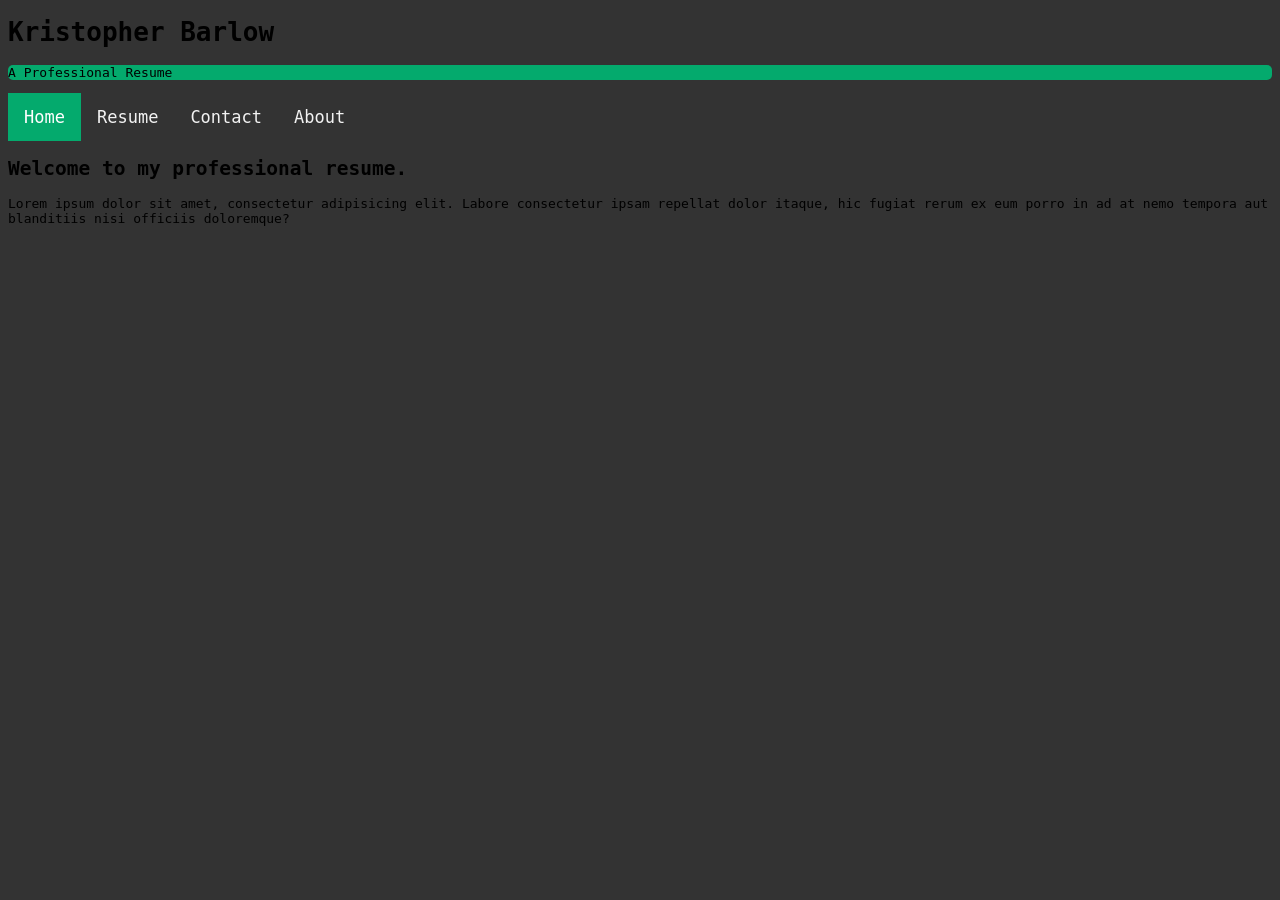
==== index.html @ 845ec066 "changes" ====
<!DOCTYPE html>
<html lang="en">

<head>
    <meta charset="UTF-8">
    <meta name="viewport" content="width=device-width, initial-scale=1.0">
    <title>Kristopher Barlow</title>
    <link rel="stylesheet" href="styles.css">
    </head>

<body>
    <header>
        <h1>Kristopher Barlow</h1>
        <p class="p1">A Professional Resume </p>
    </header>

    <main>
        <!-- Your main content goes here -->
        <div class="topnav">
            <a class="active" href="index.html">Home</a>
            <a href="resume.html">Resume</a>
            <a href="contact.html">Contact</a>
            <a href="about.html">About</a>
        </div>
        

        <div class="content">

            <h2 class="welcome">Welcome to my professional resume.</h2>
            <p>Lorem ipsum dolor sit amet, consectetur adipisicing elit. Labore consectetur ipsam repellat dolor itaque, hic fugiat rerum ex eum porro in ad at nemo tempora aut blanditiis nisi officiis doloremque?</p>


        </div>


    </main>

    <footer>
        <!-- Your footer content goes here -->

    </footer>
</body>

</html>
---- styles.css ----
/* global settings */
*{
    background-color: #333;
    font-family: monospace;
}
/* Add a black background color to the top navigation */
.topnav {
    background-color: #333;
    overflow: auto;
    width: auto;
}
  
  /* Style the links inside the navigation bar */
.topnav a {
    float: left;
    color: #f2f2f2;
    text-align: center;
    padding: 14px 16px;
    text-decoration: none;
    font-size: 17px;
}
  
  /* Change the color of links on hover */
.topnav a:hover {
    background-color: #ddd;
    color: black;
}
  
  /* Add a color to the active/current link */
.topnav a.active {
    background-color: #04AA6D;
    color: white;
}

.p1 {
 background-color: #04AA6D;
 border-radius: 5px;
 text-align: left;
 width: auto;
}
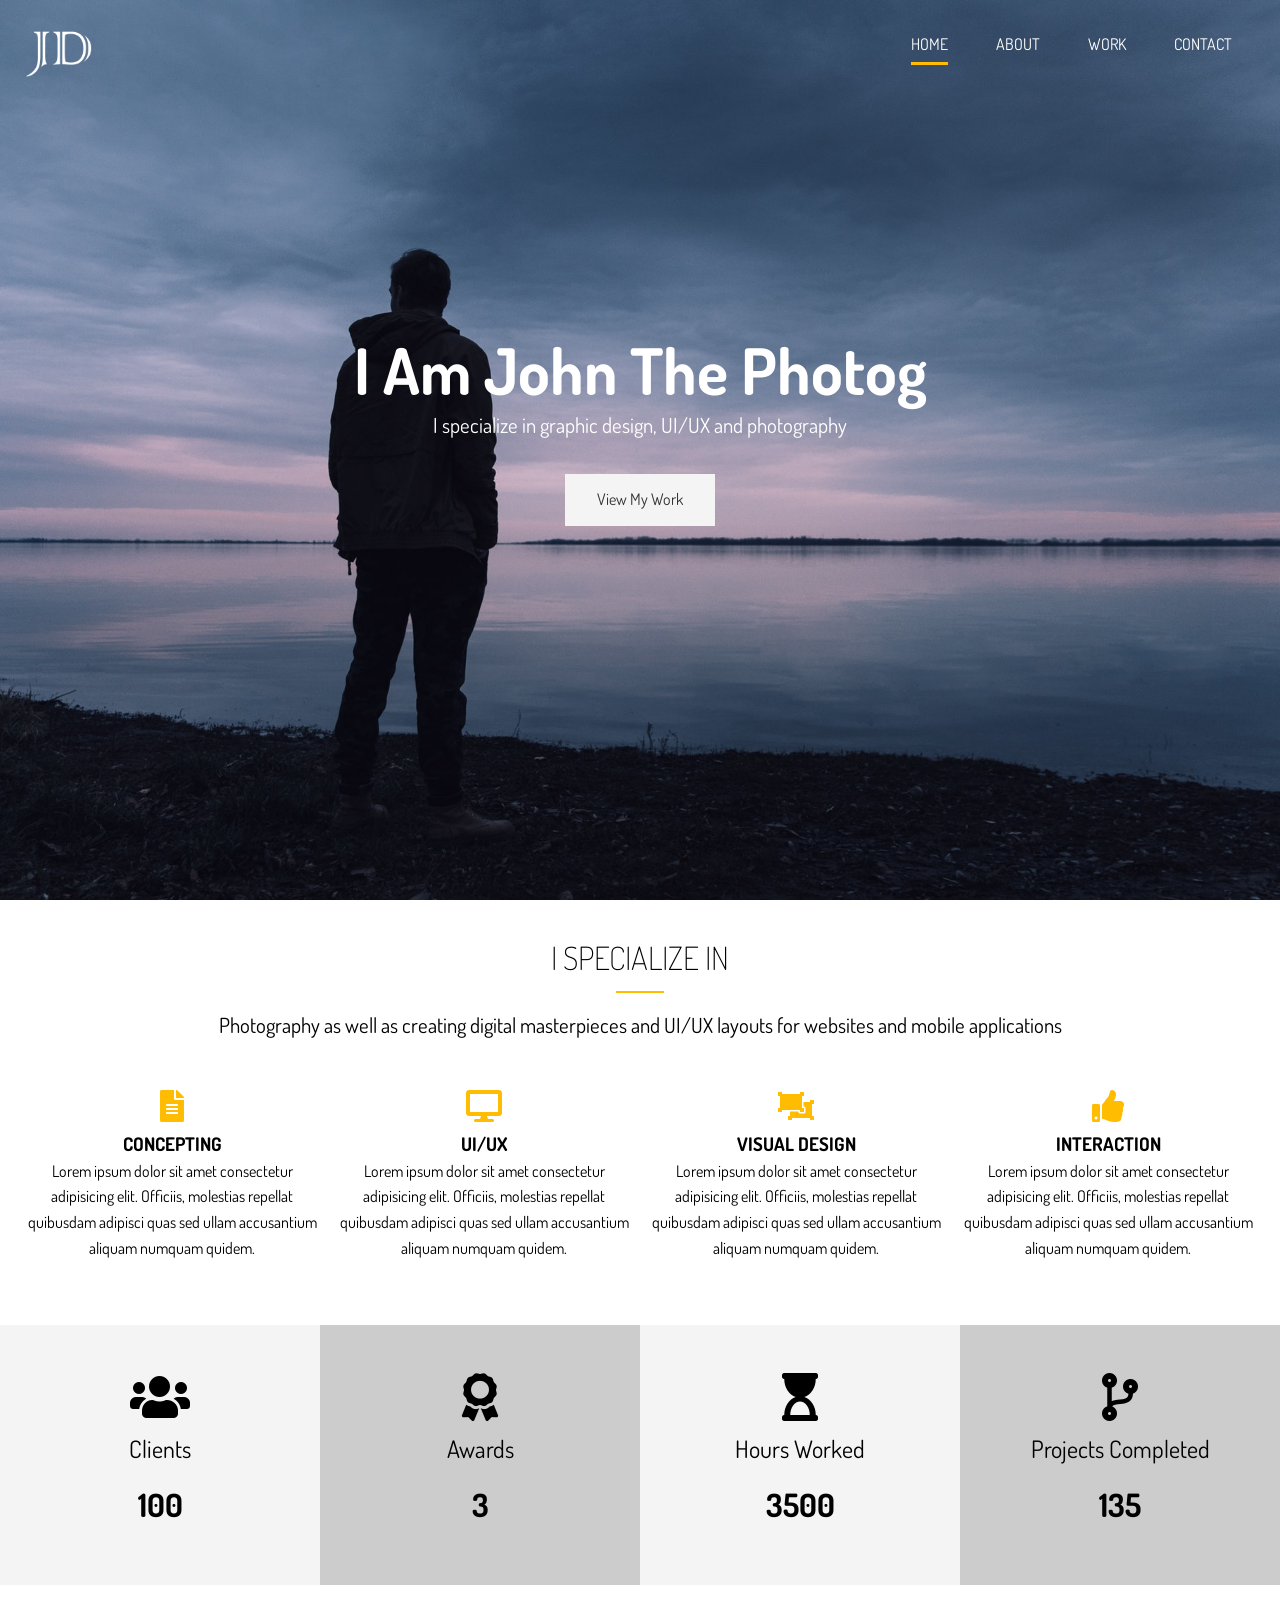
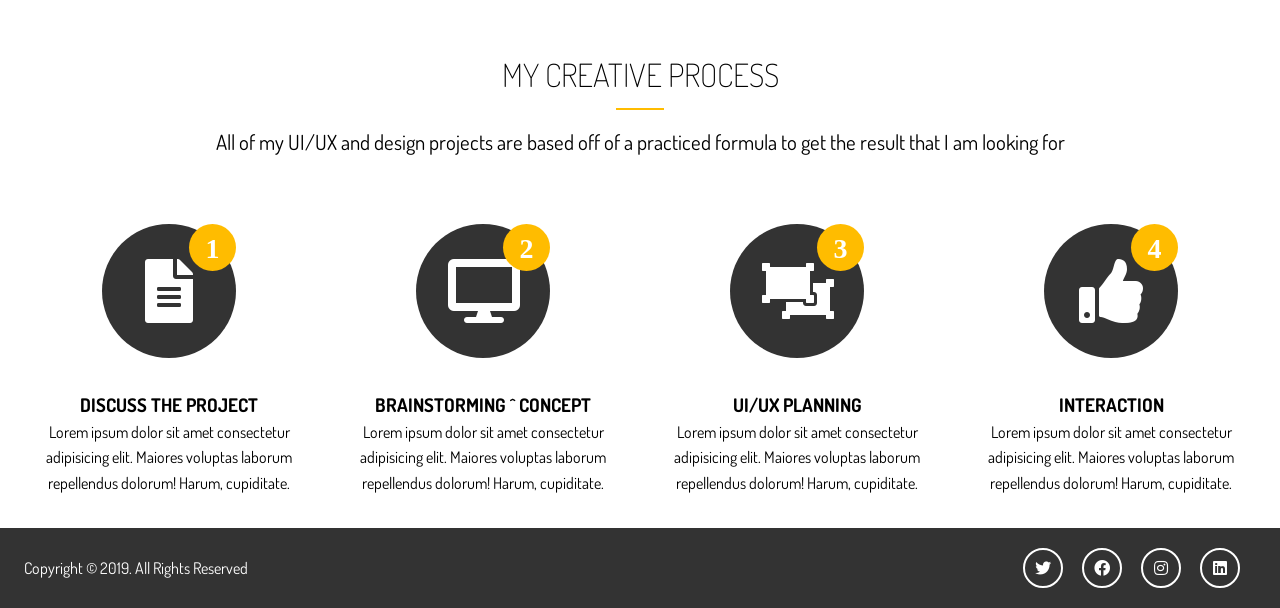
==== commit 4b7cef5a: "new?" ====
--- a/index.html
+++ b/index.html
@@ -1,44 +1,206 @@
 <!DOCTYPE html>
 <html lang="en">
-
-<head>
-    <meta charset="UTF-8">
-    <meta name="viewport" content="width=device-width, initial-scale=1.0">
-    <title>Kristopher Barlow</title>
-    <link rel="stylesheet" href="styles.css">
-    </head>
-
-<body>
-    <header>
-        <h1>Kristopher Barlow</h1>
-        <p class="p1">A Professional Resume </p>
+  <head>
+    <meta charset="UTF-8" />
+    <meta name="viewport" content="width=device-width, initial-scale=1.0" />
+    <meta http-equiv="X-UA-Compatible" content="ie=edge" />
+    <link
+      rel="stylesheet"
+      href="https://use.fontawesome.com/releases/v5.7.2/css/all.css"
+      integrity="sha384-fnmOCqbTlWIlj8LyTjo7mOUStjsKC4pOpQbqyi7RrhN7udi9RwhKkMHpvLbHG9Sr"
+      crossorigin="anonymous"
+    />
+    <link
+      href="https://fonts.googleapis.com/css?family=Dosis"
+      rel="stylesheet"
+    />
+    <link rel="stylesheet" href="css/main.css" />
+    <title>John Doe | UI/UX Designer & Photographer</title>
+  </head>
+  <body>
+    <!-- Header -->
+    <header id="header-home">
+      <div class="container">
+        <nav id="main-nav">
+          <img src="img/logo.png" alt="My Portfolio" id="logo" />
+          <ul>
+            <li><a href="index.html" class="current">Home</a></li>
+            <li><a href="about.html">About</a></li>
+            <li><a href="work.html">Work</a></li>
+            <li><a href="contact.html">Contact</a></li>
+          </ul>
+        </nav>
+        <div class="header-content">
+          <h1>
+            I Am John The
+            <span
+              class="txt-type"
+              data-wait="3000"
+              data-words='["Photographer", "Designer", "UI/UX Dev"]'
+            ></span>
+          </h1>
+          <p class="lead">
+            I specialize in graphic design, UI/UX and photography
+          </p>
+          <a href="work.html" class="btn-light">View My Work</a>
+        </div>
+      </div>
     </header>
 
-    <main>
-        <!-- Your main content goes here -->
-        <div class="topnav">
-            <a class="active" href="index.html">Home</a>
-            <a href="resume.html">Resume</a>
-            <a href="contact.html">Contact</a>
-            <a href="about.html">About</a>
-        </div>
-        
-
-        <div class="content">
-
-            <h2 class="welcome">Welcome to my professional resume.</h2>
-            <p>Lorem ipsum dolor sit amet, consectetur adipisicing elit. Labore consectetur ipsam repellat dolor itaque, hic fugiat rerum ex eum porro in ad at nemo tempora aut blanditiis nisi officiis doloremque?</p>
-
-
-        </div>
-
-
-    </main>
-
-    <footer>
-        <!-- Your footer content goes here -->
-
+    <!-- Section A: Specialize -->
+    <section id="home-a" class="text-center py-2">
+      <div class="container">
+        <h2 class="section-title">I Specialize In</h2>
+        <div class="bottom-line"></div>
+        <p class="lead">
+          Photography as well as creating digital masterpieces and UI/UX layouts
+          for websites and mobile applications
+        </p>
+        <div class="specials">
+          <div>
+            <i class="fas fa-file-alt fa-2x"></i>
+            <h3>Concepting</h3>
+            <p>
+              Lorem ipsum dolor sit amet consectetur adipisicing elit. Officiis,
+              molestias repellat quibusdam adipisci quas sed ullam accusantium
+              aliquam numquam quidem.
+            </p>
+          </div>
+          <div>
+            <i class="fas fa-desktop fa-2x"></i>
+            <h3>UI/UX</h3>
+            <p>
+              Lorem ipsum dolor sit amet consectetur adipisicing elit. Officiis,
+              molestias repellat quibusdam adipisci quas sed ullam accusantium
+              aliquam numquam quidem.
+            </p>
+          </div>
+          <div>
+            <i class="fas fa-object-ungroup fa-2x"></i>
+            <h3>Visual Design</h3>
+            <p>
+              Lorem ipsum dolor sit amet consectetur adipisicing elit. Officiis,
+              molestias repellat quibusdam adipisci quas sed ullam accusantium
+              aliquam numquam quidem.
+            </p>
+          </div>
+          <div>
+            <i class="fas fa-thumbs-up fa-2x"></i>
+            <h3>Interaction</h3>
+            <p>
+              Lorem ipsum dolor sit amet consectetur adipisicing elit. Officiis,
+              molestias repellat quibusdam adipisci quas sed ullam accusantium
+              aliquam numquam quidem.
+            </p>
+          </div>
+        </div>
+      </div>
+    </section>
+
+    <!-- Section B: Stats -->
+    <section id="home-b" class="text-center py-2">
+      <div class="stats">
+        <div>
+          <ul>
+            <li><i class="fas fa-users fa-3x"></i></li>
+            <li class="stats-title">Clients</li>
+            <li class="stats-number">100</li>
+          </ul>
+        </div>
+        <div>
+          <ul>
+            <li><i class="fas fa-award fa-3x"></i></li>
+            <li class="stats-title">Awards</li>
+            <li class="stats-number">3</li>
+          </ul>
+        </div>
+        <div>
+          <ul>
+            <li><i class="fas fa-hourglass-start fa-3x"></i></li>
+            <li class="stats-title">Hours Worked</li>
+            <li class="stats-number">3500</li>
+          </ul>
+        </div>
+        <div>
+          <ul>
+            <li><i class="fas fa-code-branch fa-3x"></i></li>
+            <li class="stats-title">Projects Completed</li>
+            <li class="stats-number">135</li>
+          </ul>
+        </div>
+      </div>
+    </section>
+
+    <!-- Section C: Process -->
+    <section id="home-c" class="text-center py-2">
+      <div class="container">
+        <h2 class="section-title">
+          My Creative Process
+        </h2>
+        <div class="bottom-line"></div>
+        <p class="lead">
+          All of my UI/UX and design projects are based off of a practiced
+          formula to get the result that I am looking for
+        </p>
+        <div class="process">
+          <div>
+            <i class="fas fa-file-alt fa-4x process-icon my-2">
+              <div class="process-step">1</div>
+            </i>
+            <h3>Discuss The Project</h3>
+            <p>
+              Lorem ipsum dolor sit amet consectetur adipisicing elit. Maiores
+              voluptas laborum repellendus dolorum! Harum, cupiditate.
+            </p>
+          </div>
+          <div>
+            <i class="fas fa-desktop fa-4x process-icon my-2">
+              <div class="process-step">2</div>
+            </i>
+            <h3>Brainstorming ^ Concept</h3>
+            <p>
+              Lorem ipsum dolor sit amet consectetur adipisicing elit. Maiores
+              voluptas laborum repellendus dolorum! Harum, cupiditate.
+            </p>
+          </div>
+          <div>
+            <i class="fas fa-object-ungroup fa-4x process-icon my-2">
+              <div class="process-step">3</div>
+            </i>
+            <h3>UI/UX Planning</h3>
+            <p>
+              Lorem ipsum dolor sit amet consectetur adipisicing elit. Maiores
+              voluptas laborum repellendus dolorum! Harum, cupiditate.
+            </p>
+          </div>
+          <div>
+            <i class="fas fa-thumbs-up fa-4x process-icon my-2">
+              <div class="process-step">4</div>
+            </i>
+            <h3>Interaction</h3>
+            <p>
+              Lorem ipsum dolor sit amet consectetur adipisicing elit. Maiores
+              voluptas laborum repellendus dolorum! Harum, cupiditate.
+            </p>
+          </div>
+        </div>
+      </div>
+    </section>
+
+    <!-- Footer -->
+    <footer id="main-footer">
+      <div class="footer-content container">
+        <p>Copyright &copy; 2019. All Rights Reserved</p>
+        <div class="social">
+          <i class="fab fa-twitter"></i>
+          <i class="fab fa-facebook"></i>
+          <i class="fab fa-instagram"></i>
+          <i class="fab fa-linkedin"></i>
+        </div>
+      </div>
     </footer>
-</body>
-
-</html>+
+    <!-- Type Effect Tutorial: https://www.youtube.com/watch?v=POX3dT-pB4E -->
+    <script src="js/typewriter.js"></script>
+  </body>
+</html>
--- a/css/main.css
+++ b/css/main.css
@@ -0,0 +1,478 @@
+.container {
+  max-width: 1280px;
+  padding: 0 1.5rem;
+  margin: auto;
+  overflow: hidden; }
+
+.btn-main, .btn-light, .btn-dark {
+  display: inline-block;
+  padding: 0.8rem 2rem;
+  transition: all 0.5s;
+  border: none;
+  cursor: pointer; }
+
+.btn-main {
+  color: #333;
+  background-color: #ffbc00; }
+
+.btn-light {
+  color: #333;
+  background-color: #f4f4f4; }
+
+.btn-dark {
+  color: #f4f4f4;
+  background-color: #333; }
+
+button[class^='btn-']:hover,
+a[class^='btn-']:hover,
+input[class^='btn-']:hover {
+  background-color: #ffbc00; }
+
+.bg-main {
+  background: #ffbc00;
+  color: #fff; }
+
+.bg-dark {
+  background: #333;
+  color: #fff; }
+
+.bg-light {
+  background: #f4f4f4;
+  color: #000; }
+
+.bg-medium {
+  background: #ccc;
+  color: #000; }
+
+.lead {
+  font-size: 1.3rem;
+  margin-bottom: 2rem; }
+
+.text-center {
+  text-align: center; }
+
+.py-1 {
+  padding: 1rem 0; }
+
+.py-2 {
+  padding: 2rem 0; }
+
+.py-3 {
+  padding: 3rem 0; }
+
+.py-4 {
+  padding: 4rem 0; }
+
+.my-1 {
+  margin: 1rem 0; }
+
+.my-2 {
+  margin: 2rem 0; }
+
+.my-3 {
+  margin: 3rem 0; }
+
+.my-4 {
+  margin: 4rem 0; }
+
+.section-title {
+  font-size: 2rem;
+  display: block;
+  padding-bottom: 0.5rem;
+  text-align: center;
+  font-weight: 100;
+  text-transform: uppercase; }
+
+.bottom-line {
+  height: 2px;
+  width: 3rem;
+  background: #ffbc00;
+  display: block;
+  margin: 0 auto 1rem auto; }
+
+.items {
+  display: grid;
+  grid-template-columns: repeat(3, 1fr);
+  box-shadow: 0 5px 10px 0 rgba(0, 0, 0, 0.3); }
+
+.item {
+  position: relative;
+  background: #ffbc00;
+  overflow: hidden; }
+  .item::after {
+    content: '';
+    position: absolute;
+    display: block;
+    background: inherit;
+    opacity: 0.9;
+    top: 0;
+    left: 0;
+    width: 100%;
+    height: 100%;
+    transform: scale(2) translateX(-75%) translateY(-75%) rotate(-28deg);
+    transition: transform 3s cubic-bezier(0.2, 1, 0.3, 1); }
+  .item:hover:after {
+    transform: scale(2) translateX(0) translateY(0) rotate(-28deg); }
+  .item:hover .item-image {
+    transform: scale(1.2); }
+  .item:hover .item-text {
+    opacity: 1;
+    transform: translateY(0); }
+  .item-image {
+    height: auto;
+    transform: translateZ(0);
+    display: block;
+    transition: transform 750ms cubic-bezier(0.2, 1, 0.3, 1); }
+  .item-image:before {
+    content: '';
+    display: block;
+    padding-top: 75%;
+    overflow: hidden; }
+  .item-image img {
+    position: absolute;
+    top: 0;
+    left: 0;
+    width: 100%;
+    height: auto;
+    line-height: 0; }
+  .item-text {
+    position: absolute;
+    top: 0;
+    left: 0;
+    bottom: 0;
+    right: 0;
+    opacity: 0;
+    text-align: center;
+    z-index: 1;
+    color: #fff;
+    transform: translateY(-20%);
+    transition: opacity 500ms cubic-bezier(0.2, 1, 0.3, 1), transform 500ms cubic-bezier(0.2, 1, 0.3, 1);
+    transition-delay: 300ms; }
+  .item-text-wrap {
+    position: absolute;
+    width: 100%;
+    top: 50%;
+    transform: translateY(-50%); }
+  .item-text-title {
+    font-size: 2rem;
+    padding: 0 1rem;
+    margin: 5px 0 0 0; }
+  .item-text-category {
+    text-transform: uppercase;
+    font-size: 1.2rem;
+    opacity: 0.7;
+    margin: 0; }
+
+* {
+  margin: 0;
+  padding: 0; }
+
+body {
+  font-family: 'Dosis', sans-serif;
+  line-height: 1.6;
+  background: #fff; }
+
+a {
+  text-decoration: none;
+  color: #333; }
+
+ul {
+  list-style: none; }
+
+h2,
+h3,
+h4 {
+  text-transform: uppercase; }
+
+img {
+  width: 100%; }
+
+#logo {
+  width: 70px;
+  height: 70px;
+  color: #fff;
+  text-transform: uppercase; }
+
+#main-nav {
+  display: flex;
+  justify-content: space-between;
+  padding-top: 1rem; }
+  #main-nav ul {
+    display: flex; }
+  #main-nav li {
+    padding: 1rem 1.5rem; }
+  #main-nav a {
+    text-decoration: none;
+    color: #fff;
+    text-transform: uppercase;
+    border-bottom: 3px transparent solid;
+    padding-bottom: 0.5rem;
+    transition: border-color 0.5s; }
+    #main-nav a:hover {
+      border-color: #ccc; }
+    #main-nav a.current {
+      border-color: #ffbc00; }
+
+#header-home {
+  background: url("../img/showcase.jpg") no-repeat center right/cover;
+  height: 100vh;
+  color: #fff; }
+  #header-home .header-content {
+    text-align: center;
+    padding-top: 20%; }
+    #header-home .header-content h1 {
+      font-size: 4rem;
+      line-height: 1.2; }
+
+#header-inner {
+  background: url("../img/showcase.jpg") no-repeat 20% 30%/cover;
+  height: 5.5rem;
+  border-bottom: 3px solid #ffbc00; }
+
+#home-a .specials {
+  margin-top: 3rem;
+  display: grid;
+  grid-gap: 1rem;
+  grid-template-columns: repeat(4, 1fr); }
+  #home-a .specials .fas {
+    color: #ffbc00;
+    padding-bottom: 0.4rem; }
+
+#home-b .stats {
+  display: grid;
+  grid-template-columns: repeat(4, 1fr); }
+  #home-b .stats li {
+    line-height: 2; }
+    #home-b .stats li.stats-title {
+      font-size: 1.5rem; }
+    #home-b .stats li.stats-number {
+      font-size: 2rem;
+      font-weight: bold; }
+  #home-b .stats div {
+    padding: 3rem 0; }
+    #home-b .stats div:nth-child(odd) {
+      background: #f4f4f4; }
+    #home-b .stats div:nth-child(even) {
+      background: #ccc; }
+
+#home-c .process {
+  display: grid;
+  grid-template-columns: repeat(4, 1fr);
+  grid-gap: 1.5rem;
+  text-align: center; }
+  #home-c .process-step {
+    position: absolute;
+    top: 0;
+    right: 0;
+    font-size: 28px;
+    background: #ffbc00;
+    color: #fff;
+    border-radius: 50%;
+    height: 15px;
+    width: 15px;
+    line-height: 15px;
+    padding: 1rem;
+    transition: all 1s; }
+  #home-c .process-icon {
+    border-radius: 50%;
+    background: #333;
+    color: #fff;
+    padding: 2rem;
+    width: 70px;
+    height: 70px;
+    line-height: 70px;
+    text-align: center;
+    position: relative;
+    transition: all 1s; }
+    #home-c .process-icon:hover {
+      background: #ffbc00;
+      width: 90px;
+      height: 90px;
+      line-height: 90px; }
+      #home-c .process-icon:hover .process-step {
+        background: #333;
+        color: #fff; }
+
+#about-a .about-info {
+  display: grid;
+  grid-template-areas: 'bioimage bio bio' 'aw1 aw2 aw3';
+  grid-gap: 1.2rem; }
+
+#about-a .bio-image {
+  grid-area: bioimage; }
+
+#about-a .bio {
+  grid-area: bio;
+  border-left: 3px solid #ffbc00;
+  padding: 0.8rem; }
+
+#about-a .award-1 {
+  grid-area: aw1; }
+
+#about-a .award-2 {
+  grid-area: aw2; }
+
+#about-a .award-3 {
+  grid-area: aw3; }
+
+#about-a .award-1 .fas,
+#about-a .award-2 .fas,
+#about-a .award-3 .fas {
+  color: #ffbc00;
+  margin: 1rem; }
+
+#about-b .progress {
+  overflow: hidden;
+  height: 20px;
+  background: #ccc;
+  border-radius: 5px;
+  margin-bottom: 0.6rem; }
+  #about-b .progress div {
+    height: 100%;
+    color: #fff;
+    text-align: center;
+    background: #ffbc00; }
+
+#about-c .about-logos {
+  display: grid;
+  grid-template-columns: repeat(4, 1fr);
+  grid-gap: 2rem; }
+  #about-c .about-logos img {
+    width: 70%; }
+
+#about-d .testimonials {
+  display: grid;
+  grid-template-columns: repeat(4, 1fr);
+  grid-gap: 0.5rem; }
+  #about-d .testimonials ul {
+    list-style: none;
+    margin-top: 1rem;
+    display: flex;
+    align-items: center; }
+  #about-d .testimonials p {
+    border: 1px solid #ccc;
+    border-radius: 5px;
+    padding: 0.5rem; }
+  #about-d .testimonials img {
+    width: 50px;
+    height: 50px;
+    border-radius: 50%;
+    margin-right: 0.5rem; }
+
+#contact-a .text-fields {
+  display: grid;
+  grid-template-areas: 'name email' 'subject phone' 'message message';
+  grid-gap: 1.2rem;
+  margin-bottom: 1.2rem; }
+  #contact-a .text-fields .name-input {
+    grid-area: name; }
+  #contact-a .text-fields .subject-input {
+    grid-area: subject; }
+  #contact-a .text-fields .email-input {
+    grid-area: email; }
+  #contact-a .text-fields .phone-input {
+    grid-area: phone; }
+  #contact-a .text-fields .message-input {
+    grid-area: message;
+    height: 100px; }
+  #contact-a .text-fields .text-input {
+    padding: 0.5rem 1rem; }
+
+#contact-a button[type='submit'] {
+  width: 50%; }
+
+#contact-b .contact-info {
+  display: grid;
+  grid-template-columns: repeat(3, 1fr);
+  text-align: center; }
+
+#contact-c h1 {
+  text-align: center;
+  font-size: 4rem; }
+
+#main-footer {
+  background: #333;
+  color: #fff;
+  height: 5rem; }
+  #main-footer .footer-content {
+    display: flex;
+    justify-content: space-between;
+    height: 5rem;
+    align-items: center; }
+    #main-footer .footer-content .social .fab {
+      margin-right: 1rem;
+      border: 2px #fff solid;
+      border-radius: 50%;
+      height: 20px;
+      width: 20px;
+      line-height: 20px;
+      text-align: center;
+      padding: 0.5rem; }
+      #main-footer .footer-content .social .fab:hover {
+        background: #ffbc00; }
+
+@media (max-width: 800px) {
+  #header-home {
+    height: 30rem; }
+    #header-home .header-content {
+      padding-top: 5rem; } }
+
+@media (max-width: 500px) {
+  #main-nav {
+    flex-direction: column;
+    align-items: center; }
+    #main-nav li {
+      padding: 1rem; }
+  #header-home {
+    height: 10rem;
+    border-bottom: 3px solid #ffbc00;
+    background-position: 20% 30%; }
+    #header-home .header-content {
+      display: none; }
+  #header-inner {
+    height: 10rem; }
+  #home-a .specials,
+  #home-b .stats,
+  #home-c .process,
+  #about-d .testimonials,
+  #contact-b .contact-info,
+  .items {
+    grid-template-columns: 1fr; }
+  #home-a .specials div {
+    border-bottom: 1px #f4f4f4 solid;
+    padding-bottom: 1rem; }
+    #home-a .specials div:last-child {
+      border: none;
+      padding-bottom: 0; }
+  #home-b .stats div {
+    padding: 2rem 0 1rem 0; }
+  #about-a .about-info {
+    grid-template-areas: 'bioimage' 'bio' 'aw1' 'aw2' 'aw3'; }
+  #about-c {
+    display: none; }
+  #contact-a .text-fields {
+    grid-template-areas: 'name' 'subject' 'email' 'phone' 'message'; }
+  #contact-b div {
+    margin-bottom: 1rem;
+    padding-bottom: 1rem;
+    border-bottom: 1px #555 solid; }
+    #contact-b div:last-child {
+      border: none;
+      margin-bottom: 0;
+      padding-bottom: 0; }
+  #contact-c h1 {
+    font-size: 2rem; }
+  #main-footer {
+    height: 7rem; }
+    #main-footer .footer-content {
+      flex-direction: column;
+      padding: 1rem;
+      height: 5rem; } }
+
+@media (max-height: 580px) {
+  #header-home .header-content {
+    padding-top: 3rem; } }
+
+@media (max-height: 330px) {
+  #header-home .header-content h1 {
+    font-size: 2rem; } }
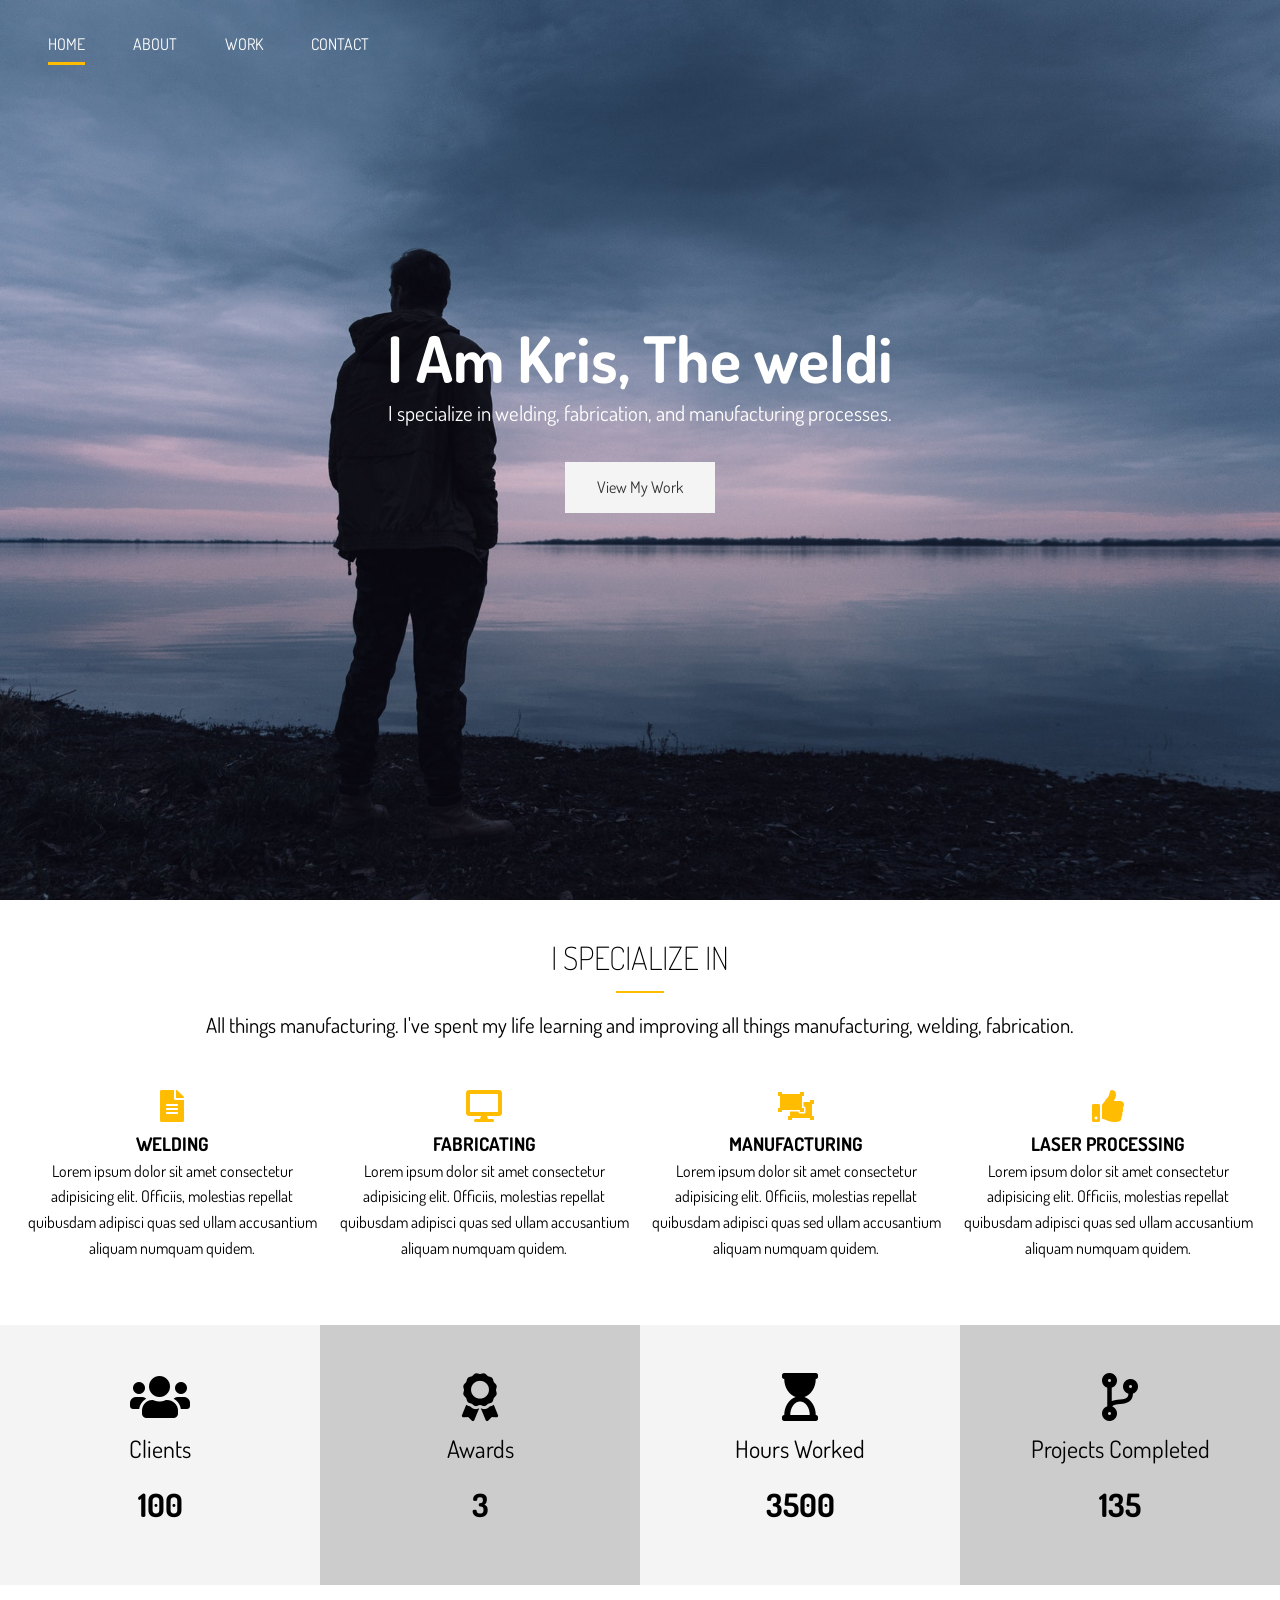
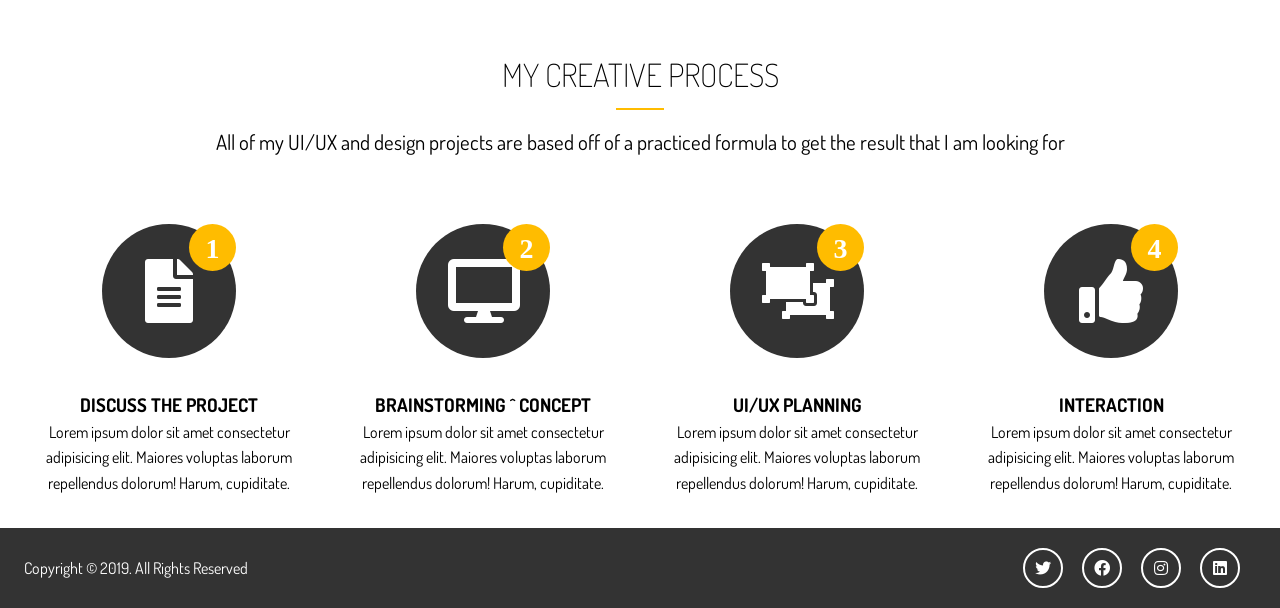
==== commit f8a9c90c: "update all the things" ====
--- a/index.html
+++ b/index.html
@@ -15,14 +15,14 @@
       rel="stylesheet"
     />
     <link rel="stylesheet" href="css/main.css" />
-    <title>John Doe | UI/UX Designer & Photographer</title>
+    <title>Kristopher Barlow | Welding and Fabricating Specialist</title>
   </head>
   <body>
     <!-- Header -->
     <header id="header-home">
       <div class="container">
         <nav id="main-nav">
-          <img src="img/logo.png" alt="My Portfolio" id="logo" />
+          
           <ul>
             <li><a href="index.html" class="current">Home</a></li>
             <li><a href="about.html">About</a></li>
@@ -32,15 +32,15 @@
         </nav>
         <div class="header-content">
           <h1>
-            I Am John The
+            I Am Kris, The
             <span
               class="txt-type"
               data-wait="3000"
-              data-words='["Photographer", "Designer", "UI/UX Dev"]'
+              data-words='["welding", "Fabricating", "process engineering"]'
             ></span>
           </h1>
           <p class="lead">
-            I specialize in graphic design, UI/UX and photography
+            I specialize in welding, fabrication, and manufacturing processes.
           </p>
           <a href="work.html" class="btn-light">View My Work</a>
         </div>
@@ -53,13 +53,12 @@
         <h2 class="section-title">I Specialize In</h2>
         <div class="bottom-line"></div>
         <p class="lead">
-          Photography as well as creating digital masterpieces and UI/UX layouts
-          for websites and mobile applications
+          All things manufacturing. I've spent my life learning and improving all things manufacturing, welding, fabrication.
         </p>
         <div class="specials">
           <div>
             <i class="fas fa-file-alt fa-2x"></i>
-            <h3>Concepting</h3>
+            <h3>Welding</h3>
             <p>
               Lorem ipsum dolor sit amet consectetur adipisicing elit. Officiis,
               molestias repellat quibusdam adipisci quas sed ullam accusantium
@@ -68,7 +67,7 @@
           </div>
           <div>
             <i class="fas fa-desktop fa-2x"></i>
-            <h3>UI/UX</h3>
+            <h3>Fabricating</h3>
             <p>
               Lorem ipsum dolor sit amet consectetur adipisicing elit. Officiis,
               molestias repellat quibusdam adipisci quas sed ullam accusantium
@@ -77,7 +76,7 @@
           </div>
           <div>
             <i class="fas fa-object-ungroup fa-2x"></i>
-            <h3>Visual Design</h3>
+            <h3>Manufacturing</h3>
             <p>
               Lorem ipsum dolor sit amet consectetur adipisicing elit. Officiis,
               molestias repellat quibusdam adipisci quas sed ullam accusantium
@@ -86,7 +85,7 @@
           </div>
           <div>
             <i class="fas fa-thumbs-up fa-2x"></i>
-            <h3>Interaction</h3>
+            <h3>Laser Processing</h3>
             <p>
               Lorem ipsum dolor sit amet consectetur adipisicing elit. Officiis,
               molestias repellat quibusdam adipisci quas sed ullam accusantium
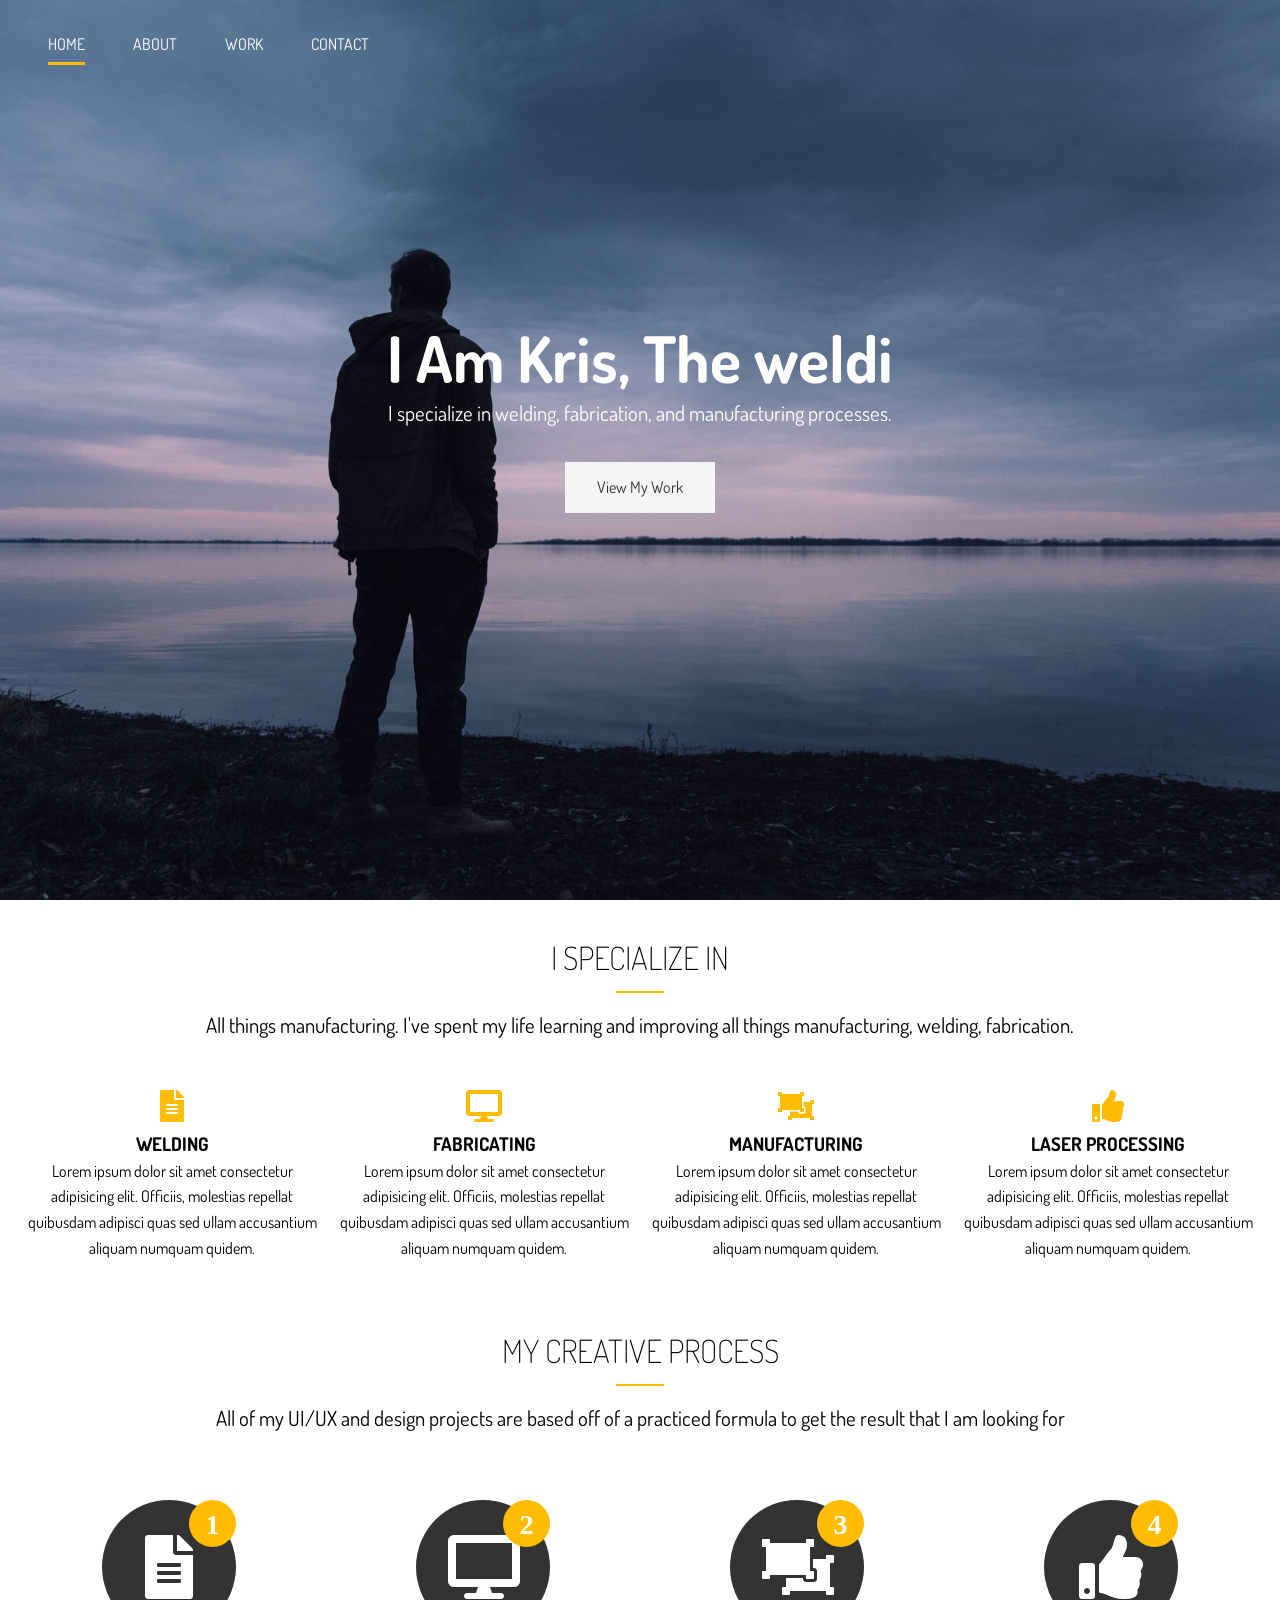
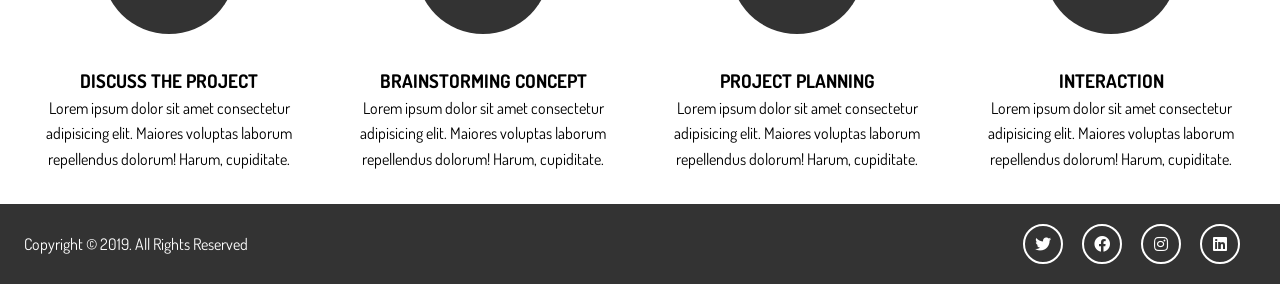
==== commit 55166775: "sss" ====
--- a/index.html
+++ b/index.html
@@ -96,39 +96,7 @@
       </div>
     </section>
 
-    <!-- Section B: Stats -->
-    <section id="home-b" class="text-center py-2">
-      <div class="stats">
-        <div>
-          <ul>
-            <li><i class="fas fa-users fa-3x"></i></li>
-            <li class="stats-title">Clients</li>
-            <li class="stats-number">100</li>
-          </ul>
-        </div>
-        <div>
-          <ul>
-            <li><i class="fas fa-award fa-3x"></i></li>
-            <li class="stats-title">Awards</li>
-            <li class="stats-number">3</li>
-          </ul>
-        </div>
-        <div>
-          <ul>
-            <li><i class="fas fa-hourglass-start fa-3x"></i></li>
-            <li class="stats-title">Hours Worked</li>
-            <li class="stats-number">3500</li>
-          </ul>
-        </div>
-        <div>
-          <ul>
-            <li><i class="fas fa-code-branch fa-3x"></i></li>
-            <li class="stats-title">Projects Completed</li>
-            <li class="stats-number">135</li>
-          </ul>
-        </div>
-      </div>
-    </section>
+    
 
     <!-- Section C: Process -->
     <section id="home-c" class="text-center py-2">
@@ -156,7 +124,7 @@
             <i class="fas fa-desktop fa-4x process-icon my-2">
               <div class="process-step">2</div>
             </i>
-            <h3>Brainstorming ^ Concept</h3>
+            <h3>Brainstorming Concept</h3>
             <p>
               Lorem ipsum dolor sit amet consectetur adipisicing elit. Maiores
               voluptas laborum repellendus dolorum! Harum, cupiditate.
@@ -166,7 +134,7 @@
             <i class="fas fa-object-ungroup fa-4x process-icon my-2">
               <div class="process-step">3</div>
             </i>
-            <h3>UI/UX Planning</h3>
+            <h3>Project Planning</h3>
             <p>
               Lorem ipsum dolor sit amet consectetur adipisicing elit. Maiores
               voluptas laborum repellendus dolorum! Harum, cupiditate.
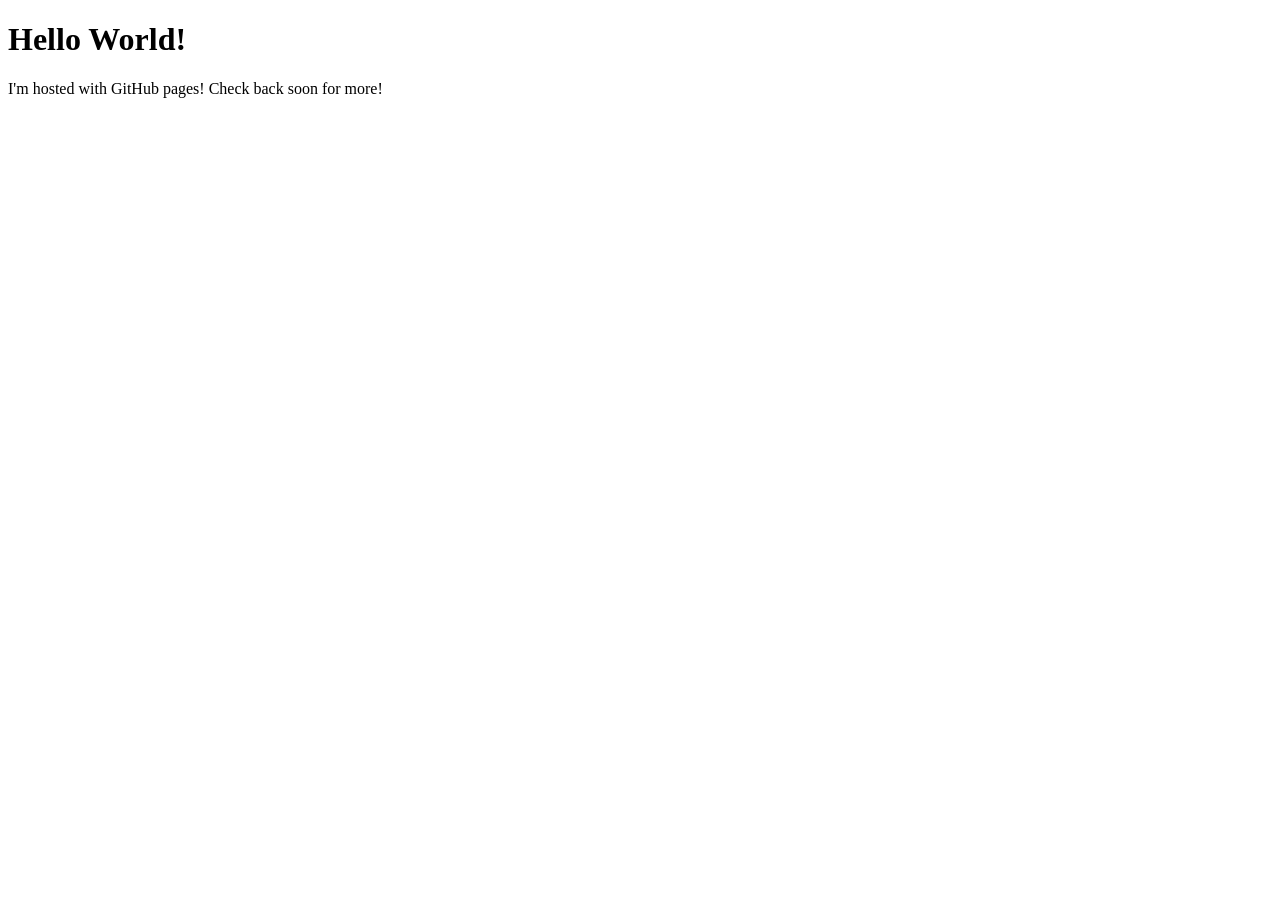
==== commit a2dc274a: "Create index.html rev1" ====
--- a/index.html
+++ b/index.html
@@ -1,173 +1,12 @@
 <!DOCTYPE html>
 <html lang="en">
-  <head>
-    <meta charset="UTF-8" />
-    <meta name="viewport" content="width=device-width, initial-scale=1.0" />
-    <meta http-equiv="X-UA-Compatible" content="ie=edge" />
-    <link
-      rel="stylesheet"
-      href="https://use.fontawesome.com/releases/v5.7.2/css/all.css"
-      integrity="sha384-fnmOCqbTlWIlj8LyTjo7mOUStjsKC4pOpQbqyi7RrhN7udi9RwhKkMHpvLbHG9Sr"
-      crossorigin="anonymous"
-    />
-    <link
-      href="https://fonts.googleapis.com/css?family=Dosis"
-      rel="stylesheet"
-    />
-    <link rel="stylesheet" href="css/main.css" />
-    <title>Kristopher Barlow | Welding and Fabricating Specialist</title>
-  </head>
-  <body>
-    <!-- Header -->
-    <header id="header-home">
-      <div class="container">
-        <nav id="main-nav">
-          
-          <ul>
-            <li><a href="index.html" class="current">Home</a></li>
-            <li><a href="about.html">About</a></li>
-            <li><a href="work.html">Work</a></li>
-            <li><a href="contact.html">Contact</a></li>
-          </ul>
-        </nav>
-        <div class="header-content">
-          <h1>
-            I Am Kris, The
-            <span
-              class="txt-type"
-              data-wait="3000"
-              data-words='["welding", "Fabricating", "process engineering"]'
-            ></span>
-          </h1>
-          <p class="lead">
-            I specialize in welding, fabrication, and manufacturing processes.
-          </p>
-          <a href="work.html" class="btn-light">View My Work</a>
-        </div>
-      </div>
-    </header>
-
-    <!-- Section A: Specialize -->
-    <section id="home-a" class="text-center py-2">
-      <div class="container">
-        <h2 class="section-title">I Specialize In</h2>
-        <div class="bottom-line"></div>
-        <p class="lead">
-          All things manufacturing. I've spent my life learning and improving all things manufacturing, welding, fabrication.
-        </p>
-        <div class="specials">
-          <div>
-            <i class="fas fa-file-alt fa-2x"></i>
-            <h3>Welding</h3>
-            <p>
-              Lorem ipsum dolor sit amet consectetur adipisicing elit. Officiis,
-              molestias repellat quibusdam adipisci quas sed ullam accusantium
-              aliquam numquam quidem.
-            </p>
-          </div>
-          <div>
-            <i class="fas fa-desktop fa-2x"></i>
-            <h3>Fabricating</h3>
-            <p>
-              Lorem ipsum dolor sit amet consectetur adipisicing elit. Officiis,
-              molestias repellat quibusdam adipisci quas sed ullam accusantium
-              aliquam numquam quidem.
-            </p>
-          </div>
-          <div>
-            <i class="fas fa-object-ungroup fa-2x"></i>
-            <h3>Manufacturing</h3>
-            <p>
-              Lorem ipsum dolor sit amet consectetur adipisicing elit. Officiis,
-              molestias repellat quibusdam adipisci quas sed ullam accusantium
-              aliquam numquam quidem.
-            </p>
-          </div>
-          <div>
-            <i class="fas fa-thumbs-up fa-2x"></i>
-            <h3>Laser Processing</h3>
-            <p>
-              Lorem ipsum dolor sit amet consectetur adipisicing elit. Officiis,
-              molestias repellat quibusdam adipisci quas sed ullam accusantium
-              aliquam numquam quidem.
-            </p>
-          </div>
-        </div>
-      </div>
-    </section>
-
-    
-
-    <!-- Section C: Process -->
-    <section id="home-c" class="text-center py-2">
-      <div class="container">
-        <h2 class="section-title">
-          My Creative Process
-        </h2>
-        <div class="bottom-line"></div>
-        <p class="lead">
-          All of my UI/UX and design projects are based off of a practiced
-          formula to get the result that I am looking for
-        </p>
-        <div class="process">
-          <div>
-            <i class="fas fa-file-alt fa-4x process-icon my-2">
-              <div class="process-step">1</div>
-            </i>
-            <h3>Discuss The Project</h3>
-            <p>
-              Lorem ipsum dolor sit amet consectetur adipisicing elit. Maiores
-              voluptas laborum repellendus dolorum! Harum, cupiditate.
-            </p>
-          </div>
-          <div>
-            <i class="fas fa-desktop fa-4x process-icon my-2">
-              <div class="process-step">2</div>
-            </i>
-            <h3>Brainstorming Concept</h3>
-            <p>
-              Lorem ipsum dolor sit amet consectetur adipisicing elit. Maiores
-              voluptas laborum repellendus dolorum! Harum, cupiditate.
-            </p>
-          </div>
-          <div>
-            <i class="fas fa-object-ungroup fa-4x process-icon my-2">
-              <div class="process-step">3</div>
-            </i>
-            <h3>Project Planning</h3>
-            <p>
-              Lorem ipsum dolor sit amet consectetur adipisicing elit. Maiores
-              voluptas laborum repellendus dolorum! Harum, cupiditate.
-            </p>
-          </div>
-          <div>
-            <i class="fas fa-thumbs-up fa-4x process-icon my-2">
-              <div class="process-step">4</div>
-            </i>
-            <h3>Interaction</h3>
-            <p>
-              Lorem ipsum dolor sit amet consectetur adipisicing elit. Maiores
-              voluptas laborum repellendus dolorum! Harum, cupiditate.
-            </p>
-          </div>
-        </div>
-      </div>
-    </section>
-
-    <!-- Footer -->
-    <footer id="main-footer">
-      <div class="footer-content container">
-        <p>Copyright &copy; 2019. All Rights Reserved</p>
-        <div class="social">
-          <i class="fab fa-twitter"></i>
-          <i class="fab fa-facebook"></i>
-          <i class="fab fa-instagram"></i>
-          <i class="fab fa-linkedin"></i>
-        </div>
-      </div>
-    </footer>
-
-    <!-- Type Effect Tutorial: https://www.youtube.com/watch?v=POX3dT-pB4E -->
-    <script src="js/typewriter.js"></script>
-  </body>
-</html>
+<head>
+  <meta charset="UTF-8">
+  <meta name="viewport" content="width=device-width, initial-scale=1.0">
+  <title>kbarlow67.github.io</title>
+</head>
+<body>
+  <h1>Hello World!</h1>
+  <p>I'm hosted with GitHub pages! Check back soon for more!</p>
+</body>
+</html>
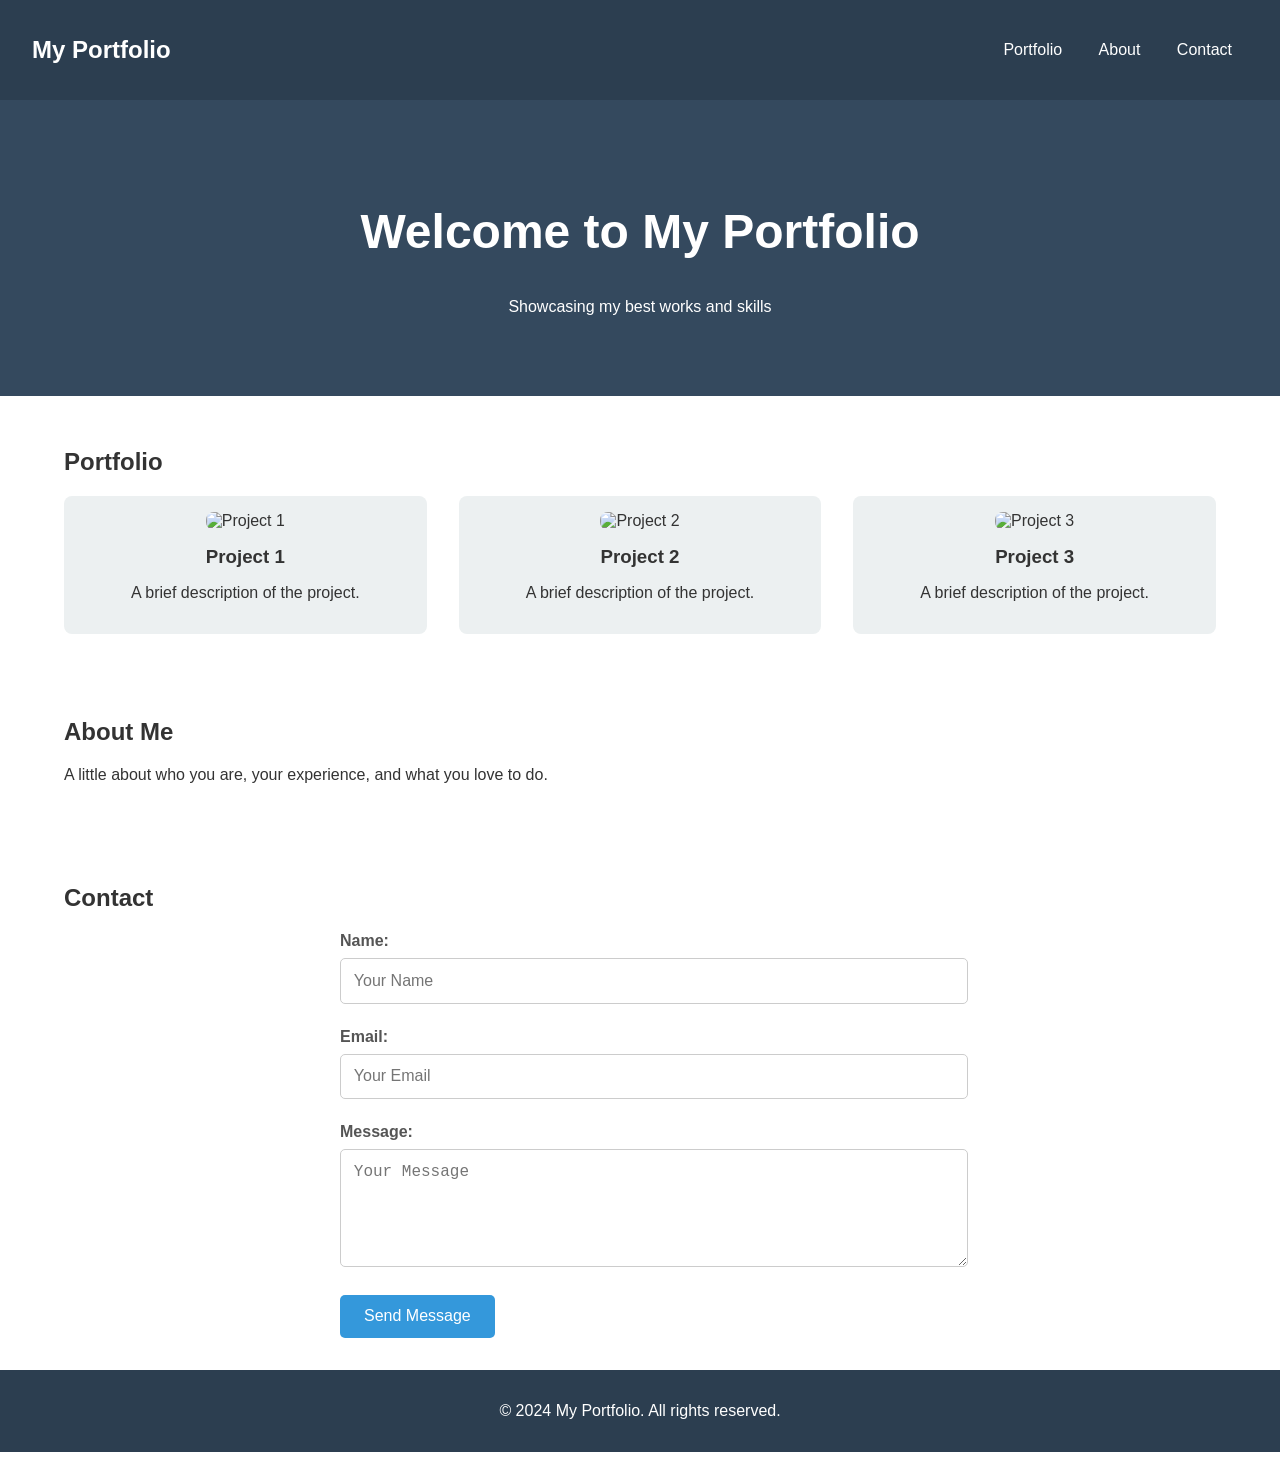
==== commit 6305dd40: "gpt rev1 built using chatgpt rev1" ====
--- a/index.html
+++ b/index.html
@@ -1,12 +1,78 @@
 <!DOCTYPE html>
 <html lang="en">
 <head>
-  <meta charset="UTF-8">
-  <meta name="viewport" content="width=device-width, initial-scale=1.0">
-  <title>kbarlow67.github.io</title>
+    <meta charset="UTF-8">
+    <meta name="viewport" content="width=device-width, initial-scale=1.0">
+    <title>My Portfolio</title>
+    <link rel="stylesheet" href="styles.css">
 </head>
 <body>
-  <h1>Hello World!</h1>
-  <p>I'm hosted with GitHub pages! Check back soon for more!</p>
+
+    <header>
+        <div class="logo">
+            <h2>My Portfolio</h2>
+        </div>
+        <nav>
+            <a href="#portfolio">Portfolio</a>
+            <a href="#about">About</a>
+            <a href="#contact">Contact</a>
+        </nav>
+    </header>
+
+    <section class="hero">
+        <h1>Welcome to My Portfolio</h1>
+        <p>Showcasing my best works and skills</p>
+    </section>
+
+    <section id="portfolio" class="container">
+        <h2>Portfolio</h2>
+        <div class="portfolio">
+            <div class="portfolio-item">
+                <img src="https://via.placeholder.com/300" alt="Project 1">
+                <h3>Project 1</h3>
+                <p>A brief description of the project.</p>
+            </div>
+            <div class="portfolio-item">
+                <img src="https://via.placeholder.com/300" alt="Project 2">
+                <h3>Project 2</h3>
+                <p>A brief description of the project.</p>
+            </div>
+            <div class="portfolio-item">
+                <img src="https://via.placeholder.com/300" alt="Project 3">
+                <h3>Project 3</h3>
+                <p>A brief description of the project.</p>
+            </div>
+        </div>
+    </section>
+
+    <section id="about" class="container about">
+        <h2>About Me</h2>
+        <p>A little about who you are, your experience, and what you love to do.</p>
+    </section>
+
+    <section id="contact" class="container contact">
+      <h2>Contact</h2>
+      <form>
+          <div class="form-group">
+              <label for="name">Name:</label>
+              <input type="text" id="name" name="name" placeholder="Your Name" required>
+          </div>
+          <div class="form-group">
+              <label for="email">Email:</label>
+              <input type="email" id="email" name="email" placeholder="Your Email" required>
+          </div>
+          <div class="form-group">
+              <label for="message">Message:</label>
+              <textarea id="message" name="message" rows="5" placeholder="Your Message" required></textarea>
+          </div>
+          <button type="submit" class="btn">Send Message</button>
+      </form>
+  </section>
+  
+
+    <footer>
+        <p>&copy; 2024 My Portfolio. All rights reserved.</p>
+    </footer>
+
 </body>
-</html>+</html>
--- a/styles.css
+++ b/styles.css
@@ -0,0 +1,134 @@
+/* General Styles */
+body {
+  margin: 0;
+  font-family: Arial, sans-serif;
+  color: #333;
+}
+
+/* Header */
+header {
+  background: #2c3e50;
+  color: white;
+  padding: 1rem 2rem;
+  display: flex;
+  justify-content: space-between;
+  align-items: center;
+}
+
+header nav a {
+  margin: 0 1rem;
+  color: white;
+  text-decoration: none;
+}
+
+header nav a:hover {
+  text-decoration: underline;
+}
+
+/* Hero Section */
+.hero {
+  background: #34495e;
+  color: white;
+  text-align: center;
+  padding: 4rem 2rem;
+}
+
+.hero h1 {
+  font-size: 3rem;
+}
+
+/* General Container */
+.container {
+  width: 90%;
+  max-width: 1200px;
+  margin: 0 auto;
+  padding: 2rem 0;
+}
+
+/* Portfolio Section */
+.portfolio {
+  display: grid;
+  grid-template-columns: repeat(auto-fit, minmax(300px, 1fr));
+  gap: 2rem;
+}
+
+.portfolio-item {
+  background: #ecf0f1;
+  padding: 1rem;
+  border-radius: 8px;
+  text-align: center;
+}
+
+.portfolio-item img {
+  width: 100%;
+  border-radius: 8px;
+}
+
+.portfolio-item h3 {
+  margin: 1rem 0 0.5rem;
+}
+
+/* About Section */
+.about,{
+  margin: 2rem 0;
+}
+
+/* Contact Section */
+.contact form {
+  max-width: 600px;
+  margin: 0 auto;
+}
+
+.form-group {
+  margin-bottom: 1.5rem;
+}
+
+label {
+  display: block;
+  font-weight: bold;
+  margin-bottom: 0.5rem;
+  color: #555;
+}
+
+input, textarea {
+  width: 100%;
+  padding: 0.8rem;
+  border: 1px solid #ccc;
+  border-radius: 5px;
+  font-size: 1rem;
+}
+
+input:focus, textarea:focus {
+  border-color: #3498db;
+  outline: none;
+  box-shadow: 0 0 5px rgba(52, 152, 219, 0.5);
+}
+
+textarea {
+  resize: vertical;
+}
+
+.btn {
+  display: inline-block;
+  background-color: #3498db;
+  color: white;
+  padding: 0.8rem 1.5rem;
+  border: none;
+  border-radius: 5px;
+  font-size: 1rem;
+  cursor: pointer;
+  transition: background-color 0.3s ease;
+}
+
+.btn:hover {
+  background-color: #2980b9;
+}
+
+
+/* Footer */
+footer {
+  background: #2c3e50;
+  color: white;
+  text-align: center;
+  padding: 1rem 0;
+}
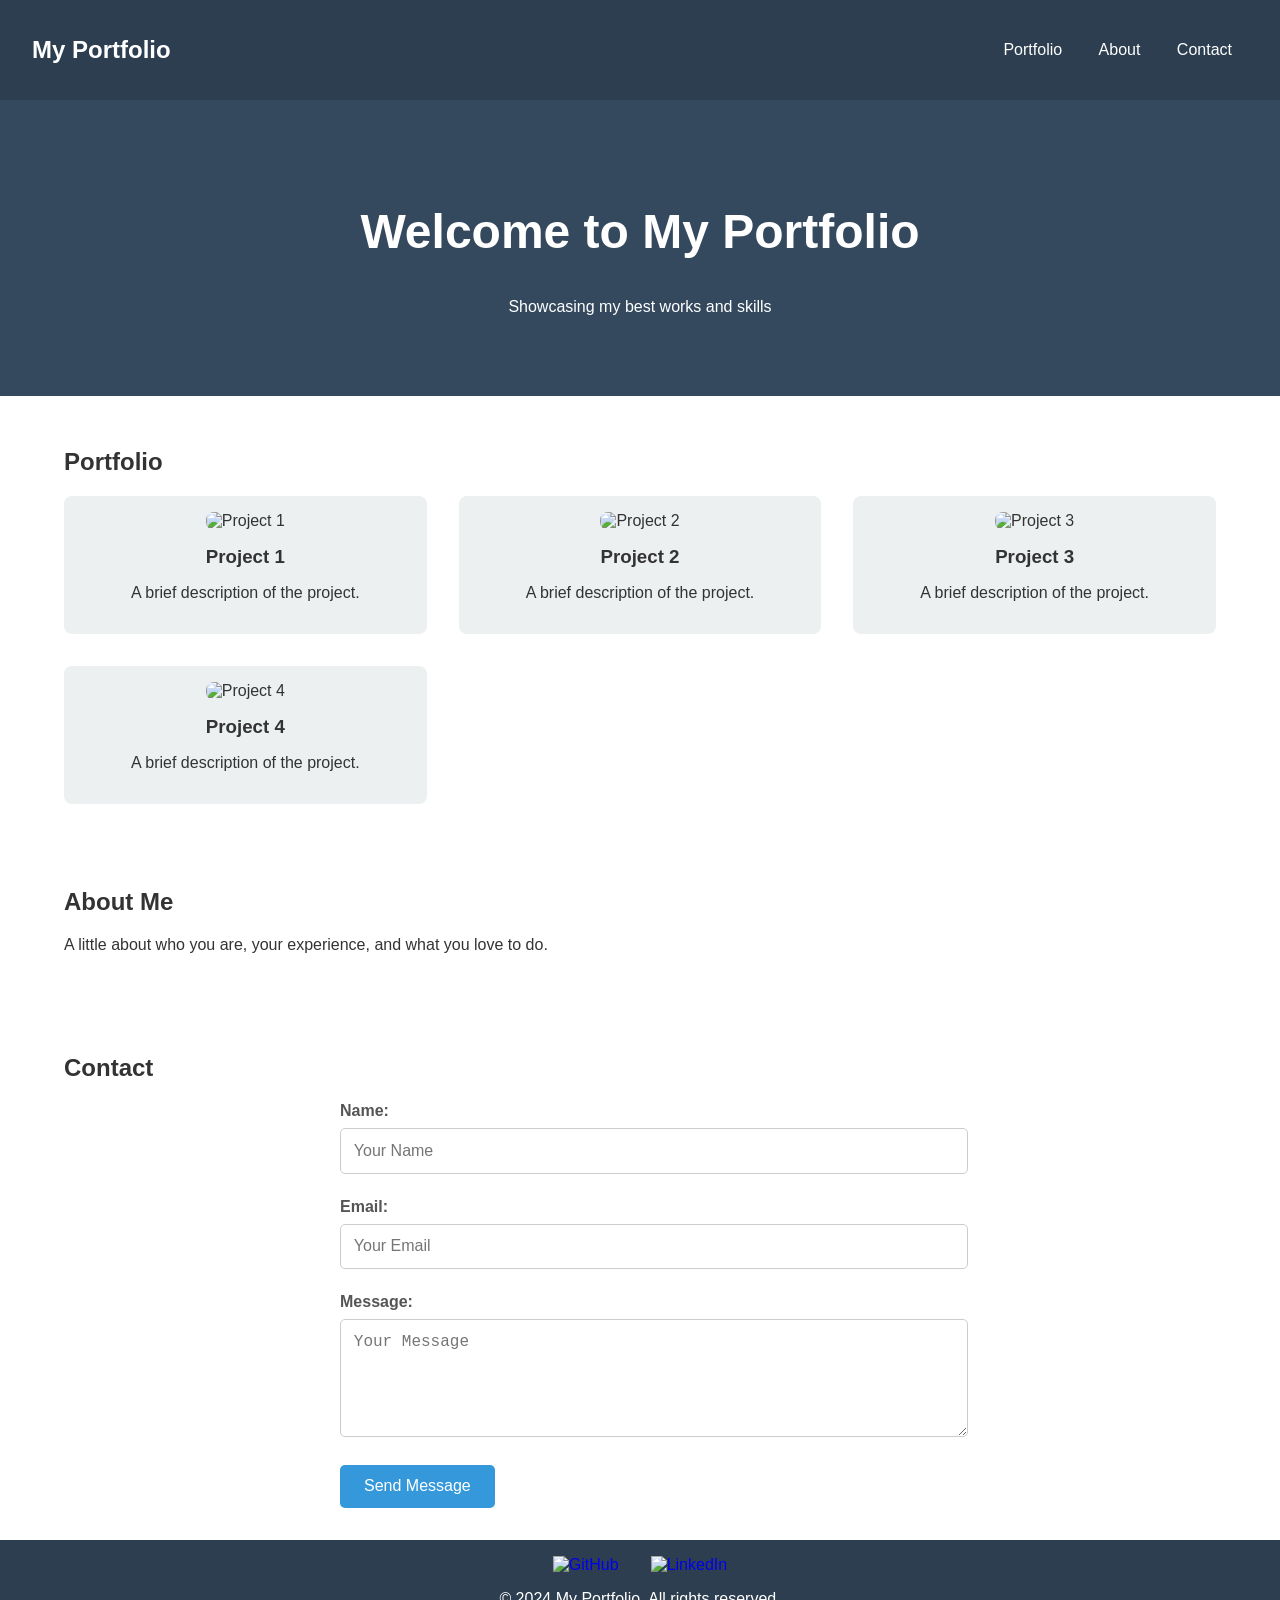
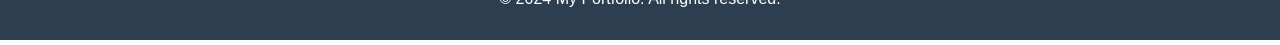
==== commit 7c91877f: "gpt rev2 added functional form with formspree" ====
--- a/index.html
+++ b/index.html
@@ -42,6 +42,11 @@
                 <h3>Project 3</h3>
                 <p>A brief description of the project.</p>
             </div>
+            <div class="portfolio-item">
+              <img src="https://via.placeholder.com/300" alt="Project 4">
+              <h3>Project 4</h3>
+              <p>A brief description of the project.</p>
+          </div>
         </div>
     </section>
 
@@ -52,7 +57,7 @@
 
     <section id="contact" class="container contact">
       <h2>Contact</h2>
-      <form>
+      <form action="https://formspree.io/f/xvgongwz" method="POST">
           <div class="form-group">
               <label for="name">Name:</label>
               <input type="text" id="name" name="name" placeholder="Your Name" required>
@@ -67,12 +72,49 @@
           </div>
           <button type="submit" class="btn">Send Message</button>
       </form>
+      <script>
+        const form = document.querySelector("form");
+        form.addEventListener("submit", async (event) => {
+            event.preventDefault(); // Prevent default form submission
+            const formData = new FormData(form);
+    
+            try {
+                const response = await fetch(form.action, {
+                    method: form.method,
+                    body: formData,
+                    headers: {
+                        Accept: "application/json",
+                    },
+                });
+    
+                if (response.ok) {
+                    alert("Your message has been sent successfully!");
+                    form.reset();
+                } else {
+                    alert("Oops! There was a problem submitting your form.");
+                }
+            } catch (error) {
+                alert("An error occurred. Please try again.");
+            }
+        });
+    </script>
+    
   </section>
   
+  
 
-    <footer>
-        <p>&copy; 2024 My Portfolio. All rights reserved.</p>
-    </footer>
+  <footer>
+    <div class="social-media">
+        <a href="https://github.com/yourusername" target="_blank" aria-label="GitHub">
+            <img src="https://cdn-icons-png.flaticon.com/512/25/25231.png" alt="GitHub" />
+        </a>
+        <a href="https://linkedin.com/in/yourusername" target="_blank" aria-label="LinkedIn">
+            <img src="https://cdn-icons-png.flaticon.com/512/174/174857.png" alt="LinkedIn" />
+        </a>
+    </div>
+    <p>&copy; 2024 My Portfolio. All rights reserved.</p>
+</footer>
+
 
 </body>
 </html>
--- a/styles.css
+++ b/styles.css
@@ -132,3 +132,26 @@
   text-align: center;
   padding: 1rem 0;
 }
+
+/* Social Media Bar */
+.social-media {
+  display: flex;
+  justify-content: center;
+  margin-bottom: 1rem;
+}
+
+.social-media a {
+  margin: 0 1rem;
+  text-decoration: none;
+}
+
+.social-media img {
+  width: 30px;
+  height: 30px;
+  transition: transform 0.3s ease, opacity 0.3s ease;
+}
+
+.social-media img:hover {
+  transform: scale(1.2);
+  opacity: 0.8;
+}
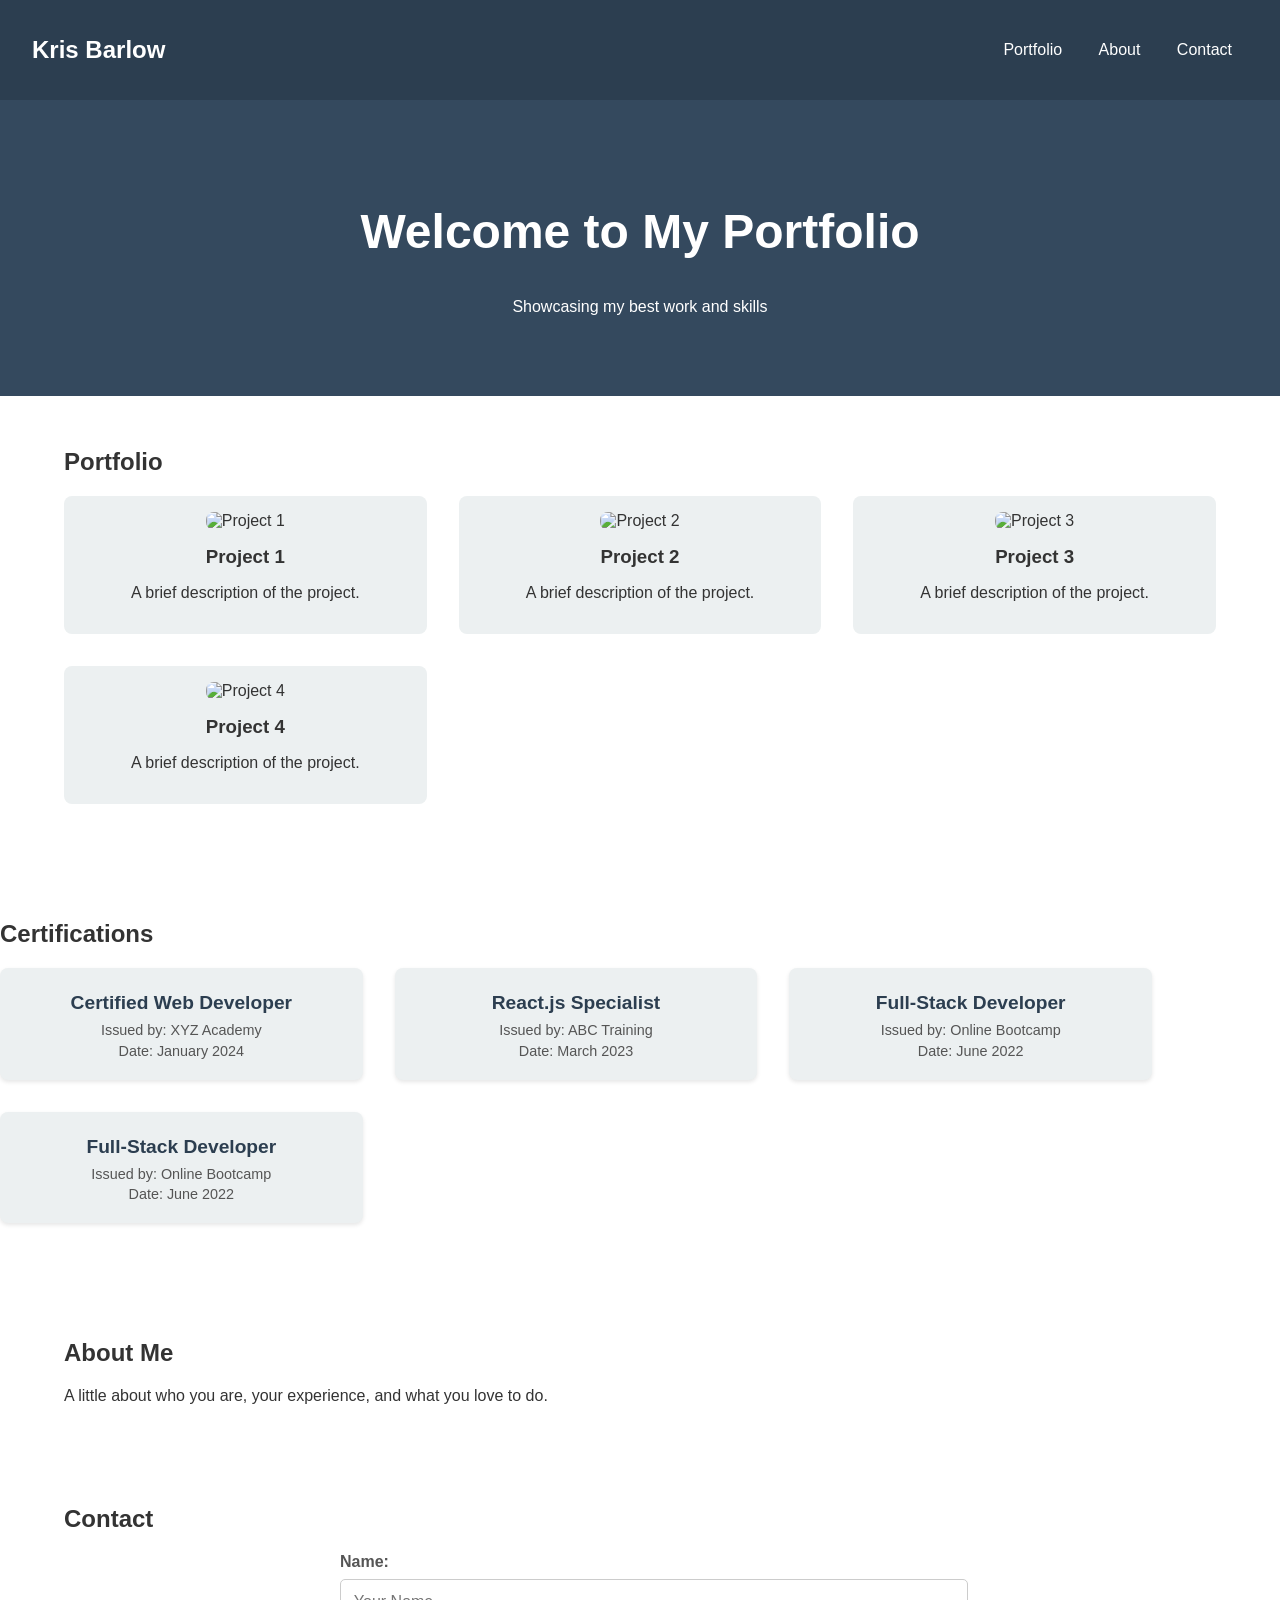
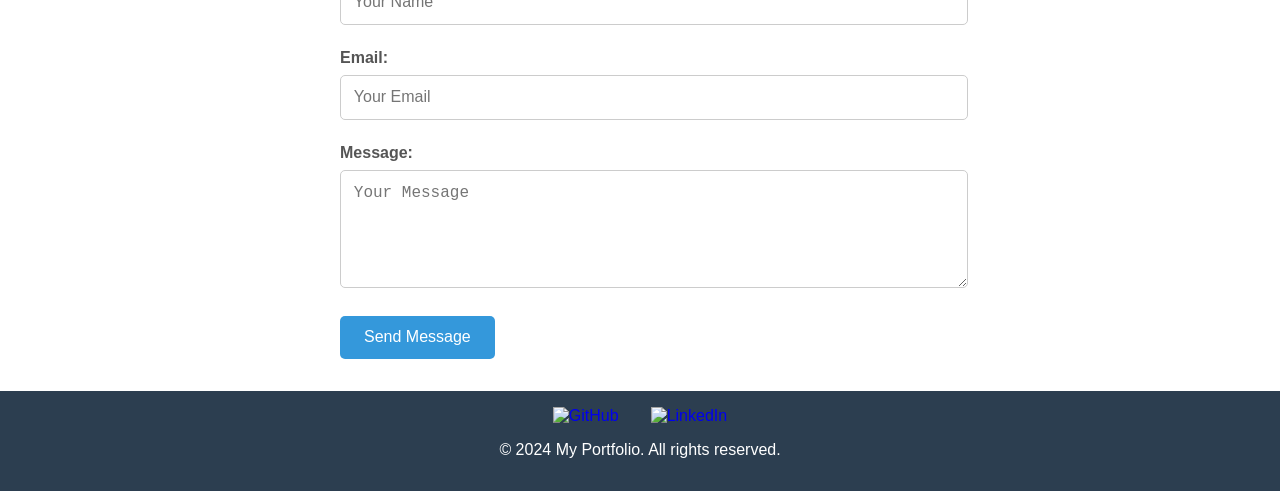
==== commit 600563c6: "fixing fixed some stuff" ====
--- a/index.html
+++ b/index.html
@@ -10,7 +10,7 @@
 
     <header>
         <div class="logo">
-            <h2>My Portfolio</h2>
+            <h2>Kris Barlow</h2>
         </div>
         <nav>
             <a href="#portfolio">Portfolio</a>
@@ -21,7 +21,7 @@
 
     <section class="hero">
         <h1>Welcome to My Portfolio</h1>
-        <p>Showcasing my best works and skills</p>
+        <p>Showcasing my best work and skills</p>
     </section>
 
     <section id="portfolio" class="container">
@@ -49,6 +49,33 @@
           </div>
         </div>
     </section>
+
+    <section id="certifications" class="container certifications">
+      <h2>Certifications</h2>
+      <div class="certifications-list">
+          <div class="certification-item">
+              <h3>Certified Web Developer</h3>
+              <p>Issued by: XYZ Academy</p>
+              <p>Date: January 2024</p>
+          </div>
+          <div class="certification-item">
+              <h3>React.js Specialist</h3>
+              <p>Issued by: ABC Training</p>
+              <p>Date: March 2023</p>
+          </div>
+          <div class="certification-item">
+              <h3>Full-Stack Developer</h3>
+              <p>Issued by: Online Bootcamp</p>
+              <p>Date: June 2022</p>
+          </div>
+          <div class="certification-item">
+            <h3>Full-Stack Developer</h3>
+            <p>Issued by: Online Bootcamp</p>
+            <p>Date: June 2022</p>
+        </div>
+      </div>
+  </section>
+  
 
     <section id="about" class="container about">
         <h2>About Me</h2>
@@ -115,6 +142,5 @@
     <p>&copy; 2024 My Portfolio. All rights reserved.</p>
 </footer>
 
-
 </body>
 </html>
--- a/styles.css
+++ b/styles.css
@@ -68,6 +68,39 @@
   margin: 1rem 0 0.5rem;
 }
 
+/* Certifications Section */
+.certifications {
+  margin: 2rem 0;
+}
+
+.certifications-list {
+  display: grid;
+  grid-template-columns: repeat(auto-fit, minmax(300px, 1fr));
+  gap: 2rem;
+}
+
+.certification-item {
+  background: #ecf0f1;
+  padding: 1rem;
+  border-radius: 8px;
+  box-shadow: 0 2px 4px rgba(0, 0, 0, 0.1);
+  text-align: center;
+}
+
+.certification-item h3 {
+  margin: 0.5rem 0;
+  font-size: 1.2rem;
+  color: #2c3e50;
+}
+
+.certification-item p {
+  margin: 0.3rem 0;
+  font-size: 0.9rem;
+  color: #555;
+}
+
+
+
 /* About Section */
 .about,{
   margin: 2rem 0;
@@ -133,6 +166,7 @@
   padding: 1rem 0;
 }
 
+
 /* Social Media Bar */
 .social-media {
   display: flex;
